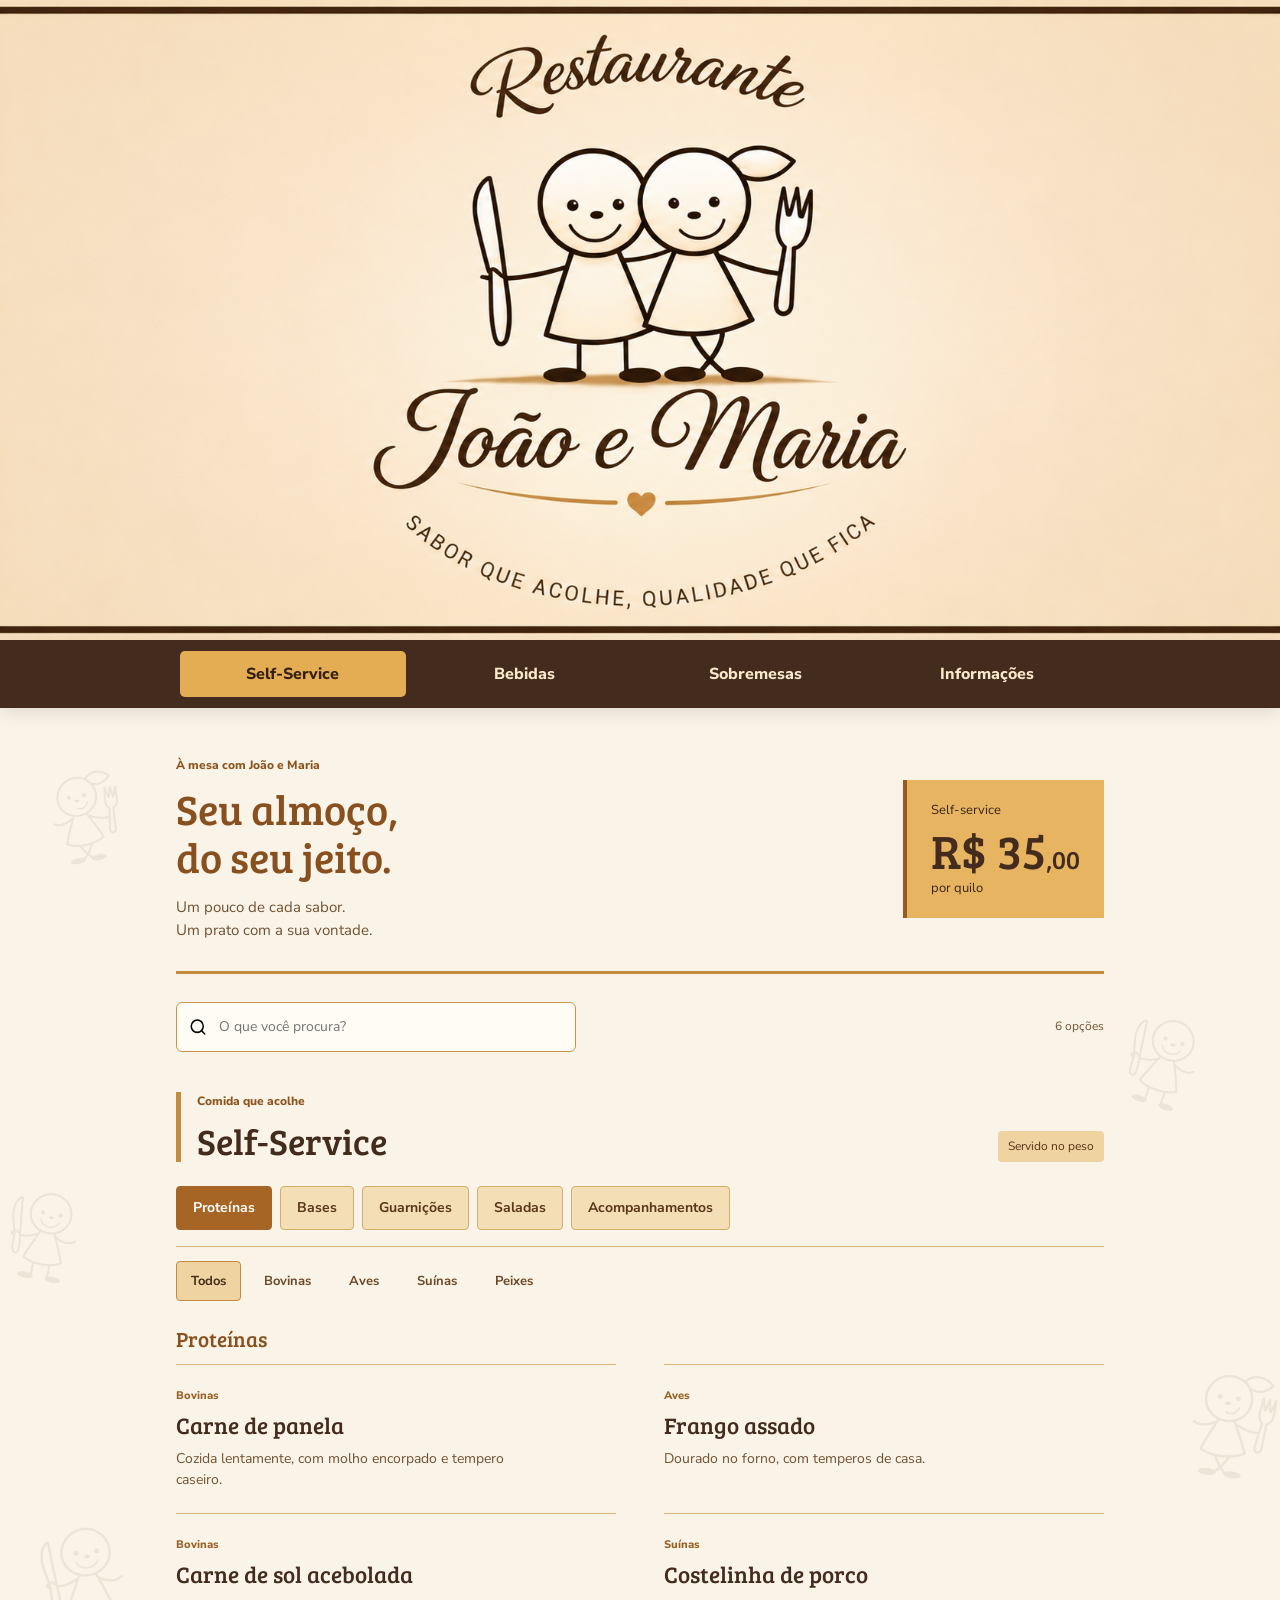
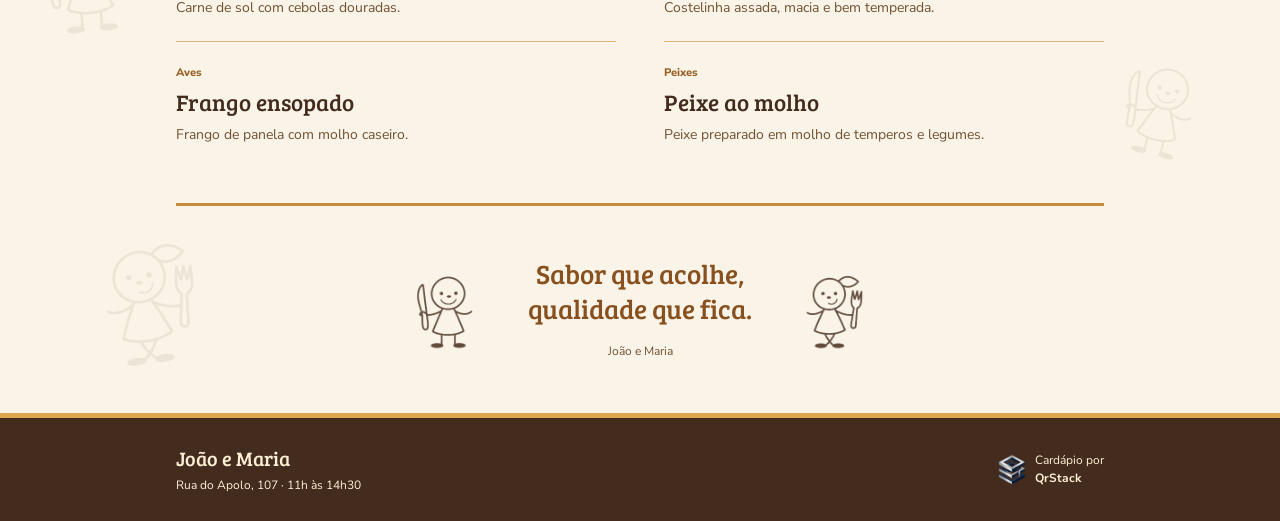
==== cardapio.html @ 45006bab "Publish fresh menu entry and versioned asset filenames" ====
<!doctype html>
<html lang="pt-BR">
<head>
  <meta charset="UTF-8"><meta name="viewport" content="width=device-width, initial-scale=1">
  <meta name="theme-color" content="#f6e8ce"><meta name="robots" content="noindex,nofollow">
  <title>João e Maria · Cardápio</title>
  <meta name="description" content="Restaurante João e Maria. Self-service por quilo na Rua do Apolo, 107. Das 11h às 14h30.">
  <link rel="preconnect" href="https://fonts.googleapis.com"><link rel="preconnect" href="https://fonts.gstatic.com" crossorigin>
  <link href="https://fonts.googleapis.com/css2?family=Bree+Serif&family=Nunito+Sans:wght@400;600;700;800&display=swap" rel="stylesheet">
  <link rel="stylesheet" href="menu-20261117.css"><script src="menu-20261117.js" defer></script>
</head>
<body>
  <a class="skip" href="#menu">Ir para o cardápio</a>
  <div id="characters" aria-hidden="true"></div>
  <header class="hero" id="inicio">
    <img class="hero-logo" src="assets/hero-retangular.png" alt="Restaurante João e Maria — Sabor que acolhe, qualidade que fica" width="1774" height="887" fetchpriority="high">
    <h1 class="sr-only">Restaurante João e Maria</h1>
  </header>
  <nav class="menu-nav" aria-label="Cardápio"><div class="nav-inner" role="tablist" aria-label="Categorias">
    <button id="tab-buffet" role="tab" aria-selected="true" aria-controls="panel-buffet" data-tab="buffet">Self-Service</button>
    <button id="tab-bebidas" role="tab" aria-selected="false" aria-controls="panel-bebidas" tabindex="-1" data-tab="bebidas">Bebidas</button>
    <button id="tab-doces" role="tab" aria-selected="false" aria-controls="panel-doces" tabindex="-1" data-tab="doces">Sobremesas</button>
    <button id="tab-casa" role="tab" aria-selected="false" aria-controls="panel-casa" tabindex="-1" data-tab="casa">Informações</button>
  </div></nav>
  <main id="menu" tabindex="-1">
    <div class="menu-intro"><div><p class="small-label">À mesa com João e Maria</p><h2>Seu almoço,<br>do seu jeito.</h2><p>Um pouco de cada sabor.<br>Um prato com a sua vontade.</p></div><div class="price"><span>Self-service</span><strong>R$ 35<span>,00</span></strong><span>por quilo</span></div></div>
    <div class="search-row"><label class="search"><img src="assets/icons/search.svg" alt="" width="20" height="20"><input id="search" type="search" placeholder="O que você procura?" aria-label="Buscar pratos no cardápio" autocomplete="off"><button id="clear-search" aria-label="Limpar busca" title="Limpar busca" hidden><img src="assets/icons/x.svg" alt="" width="18" height="18"></button></label><span id="result-count" aria-live="polite"></span></div>
    <section class="menu-panel" id="panel-buffet" role="tabpanel" aria-labelledby="tab-buffet"><div class="section-heading"><div><p class="small-label">Comida que acolhe</p><h2>Self-Service</h2></div><span class="section-note">Servido no peso</span></div><div class="filter-group categories" data-categories="buffet" role="group" aria-label="Categorias do self-service"></div><div class="filter-group subcategories" id="buffet-subcategories" role="group" aria-label="Tipos de pratos"></div><p class="selection-label" id="selection-label"></p><div class="dish-list" data-list="buffet"></div></section>
    <section class="menu-panel" id="panel-bebidas" role="tabpanel" aria-labelledby="tab-bebidas" hidden><div class="section-heading"><div><p class="small-label">Para acompanhar</p><h2>Um gole de pausa</h2></div><span class="section-note">Valores sob consulta</span></div><div class="dish-list" data-list="bebidas"></div></section>
    <section class="menu-panel" id="panel-doces" role="tabpanel" aria-labelledby="tab-doces" hidden><div class="section-heading"><div><p class="small-label">Mais um pouquinho</p><h2>Final feliz</h2></div><span class="section-note">Valores sob consulta</span></div><div class="dish-list" data-list="doces"></div></section>
    <section class="menu-panel house" id="panel-casa" role="tabpanel" aria-labelledby="tab-casa" hidden><p class="small-label">Esperamos você</p><h2>Tem lugar à mesa.</h2><dl><div><dt>Onde estamos</dt><dd>Rua do Apolo, 107</dd></div><div><dt>Horário de funcionamento</dt><dd>11h às 14h30</dd></div><div><dt>Como servimos</dt><dd>Self-service por quilo</dd></div></dl><p class="house-note">Em caso de alergias ou restrições alimentares, consulte a equipe sobre os ingredientes e o preparo.</p><button class="address-copy" id="copy-address"><img src="assets/icons/copy.svg" alt="" width="18" height="18">Copiar endereço</button><span id="copy-status" role="status"></span></section>
    <p id="empty" hidden role="status">Não encontramos esse item. Tente outro nome ou outra categoria.</p>
    <aside class="closing"><span class="character joao" aria-hidden="true"></span><div><p>Sabor que acolhe,<br>qualidade que fica.</p><span>João e Maria</span></div><span class="character maria" aria-hidden="true"></span></aside>
  </main>
  <footer><div><strong>João e Maria</strong><span>Rua do Apolo, 107 · 11h às 14h30</span></div><a href="https://btcsolucoes.github.io/qrstack-plataforma/" target="_blank" rel="noopener noreferrer" aria-label="Conheça a QrStack"><img src="assets/qrstack.png" alt="" width="30" height="30"><span>Cardápio por <b>QrStack</b></span></a></footer>
  <a href="#inicio" class="back-top" aria-label="Voltar ao início" title="Voltar ao início"><img src="assets/icons/chevron-down.svg" alt="" width="20" height="20"></a>
</body></html>
---- menu-20261117.css ----
:root{--paper:#faf4e8;--cream:#f6e8ce;--ink:#432b1e;--gold:#b47b37;--muted:#75604b;--line:#d9c6a6;--white:#fffcf5;--display:'Bree Serif',Georgia,serif;--body:'Nunito Sans',Arial,sans-serif}*{box-sizing:border-box;letter-spacing:0;min-width:0}html{scroll-behavior:smooth;scroll-padding-top:88px}body{margin:0;background:var(--paper);color:var(--ink);font:16px/1.55 var(--body);position:relative}button,input,a{-webkit-tap-highlight-color:transparent}button,input{font:inherit}button,a{touch-action:manipulation}button{cursor:pointer}a{color:inherit}button:focus-visible,a:focus-visible,input:focus-visible{outline:3px solid var(--gold);outline-offset:4px}::selection{background:#e4bd81;color:var(--ink)}[hidden]{display:none!important}.sr-only,.skip:not(:focus){position:absolute;width:1px;height:1px;overflow:hidden;clip-path:inset(50%)}.skip:focus{position:fixed;z-index:100;background:var(--white);padding:16px}.preview-note{position:relative;z-index:2;background:var(--ink);color:#fff4dd;text-align:center;padding:7px 16px;font-size:12px}.preview-note span{margin:0 6px}#characters{position:absolute;inset:0;overflow:hidden;pointer-events:none;z-index:0}.character{display:block;background-image:url('assets/personagens.png');background-size:200% 100%;background-repeat:no-repeat;aspect-ratio:1}.joao{background-position:left}.maria{background-position:right}.scattered{position:absolute;opacity:.105;transform:rotate(var(--rotation));width:var(--size)}.hero{position:relative;z-index:1;display:flex;flex-direction:column;align-items:center;text-align:center;padding:26px 20px 28px;min-height:540px;background:var(--cream)}.hero-label{font-size:12px;font-weight:800;margin:0 0 8px}.hero-logo{width:390px;height:auto;max-width:83vw;mix-blend-mode:multiply}.hero-details{display:flex;gap:16px;align-items:center;font-size:14px;font-weight:700;margin-top:10px}.hero-details i{width:4px;height:4px;background:var(--gold);border-radius:50%}.hero-link{display:flex;align-items:center;gap:8px;text-decoration:none;font-size:12px;margin-top:18px;color:var(--muted)}.menu-nav{position:sticky;top:0;z-index:20;background:var(--white);border-top:1px solid var(--line);border-bottom:1px solid var(--line);box-shadow:0 5px 14px #432b1e09}.nav-inner{max-width:960px;margin:auto;display:flex;gap:6px;padding:10px 20px;overflow:auto;scrollbar-width:none}.nav-inner button{flex:1;min-width:100px;min-height:46px;white-space:nowrap;border:0;background:none;color:var(--muted);border-radius:5px;font-weight:800;transition:background .18s,color .18s}.nav-inner button[aria-selected=true]{background:var(--ink);color:#fff7e7}.nav-inner button:hover:not([aria-selected=true]){background:#f1e2c9}main{position:relative;z-index:1;max-width:1000px;margin:auto;padding:0 36px}h2{font:36px/1.15 var(--display);margin:0}.small-label{font-size:12px;font-weight:800;color:#876031;margin:0 0 10px}.menu-intro{display:flex;align-items:center;justify-content:space-between;gap:30px;padding:48px 0 28px}.menu-intro h2{font-size:42px}.menu-intro p:last-child{font-size:15px;color:var(--muted);margin-bottom:0}.price{border-left:1px solid var(--line);padding:16px 0 16px 40px;display:flex;flex-direction:column;align-items:flex-start;flex-shrink:0}.price>span{font-size:13px}.price strong{font:48px/1.2 var(--display);white-space:nowrap}.price strong span{font-size:26px}.price small{font-size:11px;color:var(--muted);margin-top:8px;text-decoration:underline;text-decoration-color:#c5a981;text-underline-offset:4px}.availability{display:flex;gap:12px;align-items:center;padding:14px 0;border-block:1px solid var(--line);color:var(--muted)}.availability img{flex-shrink:0}.availability p{margin:0;font-size:13px;max-width:65ch}.search-row{display:flex;align-items:center;gap:16px;margin:28px 0 40px}.search{display:flex;align-items:center;gap:10px;border:1px solid var(--line);border-radius:6px;background:var(--white);padding:0 12px;width:min(100%,400px)}.search input{border:0;outline:0;background:none;width:100%;min-height:48px;color:var(--ink);font-size:14px}.search:focus-within{outline:2px solid var(--gold);outline-offset:2px}.search button{border:0;background:none;display:grid;place-items:center;width:32px;height:38px}.search-row>span{font-size:12px;color:var(--muted);margin-left:auto;white-space:nowrap}.section-heading{display:flex;align-items:flex-end;justify-content:space-between;gap:18px;margin-bottom:24px}.section-note{font-size:12px;color:var(--muted);padding-bottom:4px}.filter-group{display:flex;gap:8px;flex-wrap:wrap;margin-bottom:24px}.filter-group button{background:#fffcf5;border:1px solid var(--line);border-radius:4px;padding:8px 14px;min-height:40px;font-size:12px;color:var(--muted);font-weight:700}.filter-group button[aria-pressed=true]{border-color:var(--gold);background:#f0dfc0;color:var(--ink)}.dish-list{display:grid;grid-template-columns:repeat(2,minmax(0,1fr));column-gap:48px}.dish{padding:22px 0;border-top:1px solid var(--line);position:relative}.dish-group{font-size:11px;color:#886335;display:block;margin-bottom:7px}.dish h3{font:23px/1.25 var(--display);margin:0 0 8px}.dish p{font-size:14px;color:var(--muted);margin:0;max-width:44ch}.dish .item-price{font-size:11px;display:block;margin-top:10px;color:#886335}.menu-panel{min-height:220px}.house dl{margin:30px 0;display:grid;grid-template-columns:repeat(3,1fr);gap:24px}.house dt{font-size:12px;color:var(--muted)}.house dd{margin:6px 0 0;font:22px/1.3 var(--display)}.house-note{max-width:60ch;color:var(--muted);font-size:14px}.address-copy{display:inline-flex;align-items:center;gap:10px;background:var(--ink);color:var(--white);border:0;border-radius:5px;min-height:46px;padding:10px 18px}.address-copy img{filter:invert(1)}#copy-status{display:block;font-size:13px;margin-top:8px}#empty{padding:36px 0;color:var(--muted)}.closing{display:flex;justify-content:center;gap:30px;align-items:center;border-top:1px solid var(--line);padding:50px 0;margin-top:35px;text-align:center}.closing .character{width:100px;opacity:.75;flex-shrink:0}.closing p{font:27px/1.3 var(--display);margin:0 0 12px}.closing div>span{font-size:12px;color:var(--muted)}footer{position:relative;z-index:1;border-top:1px solid var(--line);background:#efe0c5;padding:26px max(24px,calc((100vw - 928px)/2));display:flex;align-items:center;justify-content:space-between;gap:20px;font-size:12px}footer>div{display:flex;flex-direction:column;gap:4px}footer strong{font:20px var(--display)}footer a{display:flex;align-items:center;gap:8px;text-decoration:none}footer a span{display:flex;flex-direction:column}.back-top{position:fixed;bottom:18px;right:18px;z-index:25;width:40px;height:40px;display:grid;place-items:center;background:var(--white);border:1px solid var(--line);border-radius:6px;box-shadow:0 4px 14px #432b1e10}.back-top img{transform:rotate(180deg)}
@media(min-width:1400px){.hero{padding-block:30px;min-height:560px}.hero-logo{width:410px}}
@media(max-width:650px){.preview-note{font-size:10px;padding:8px 12px}.preview-note span{margin:0 3px}.hero{min-height:0;padding:24px 14px}.hero-logo{width:300px;max-width:86vw}.hero-label{font-size:11px}.hero-details{gap:10px;font-size:12px}.hero-link{margin-top:14px}.nav-inner{padding:8px 12px;gap:2px}.nav-inner button{min-width:70px;font-size:12px;min-height:42px}.menu-nav{scroll-margin:0}main{padding:0 22px}.menu-intro{padding:32px 0 24px;gap:12px}.menu-intro h2{font-size:31px}.menu-intro p:last-child{font-size:12px}.small-label{font-size:10px}.price{padding-left:18px}.price strong{font-size:35px}.price strong span{font-size:20px}.price>span{font-size:11px}.price small{font-size:10px}.availability{gap:8px}.availability p{font-size:11px}.search-row{margin:22px 0 30px}.search-row>span{display:none}.search{width:100%}h2{font-size:29px}.section-heading{align-items:flex-start;flex-direction:column;gap:8px;margin-bottom:18px}.section-note{font-size:11px}.dish-list{grid-template-columns:1fr}.dish{padding:20px 0}.dish h3{font-size:23px}.dish p{font-size:13px;max-width:85%}.filter-group{gap:6px}.filter-group button{padding:7px 10px;font-size:11px}.closing{gap:6px;padding:35px 0}.closing .character{width:64px}.closing p{font-size:21px}.house dl{grid-template-columns:1fr;gap:22px}footer{padding:24px 22px 60px;align-items:flex-start;flex-direction:column;gap:22px}.scattered{opacity:.09}.back-top{right:12px;bottom:12px}}
.hero{width:100%;height:auto;min-height:0;padding:0;justify-content:center;background:var(--cream);aspect-ratio:2/1;overflow:hidden;border-radius:0}
.hero-logo{position:absolute;inset:0;display:block;width:100%;height:100%;max-width:none;object-fit:cover;mix-blend-mode:normal;transform:scale(1.06)}
@media(max-width:650px){.hero{height:auto;aspect-ratio:1.8;padding:0}.hero-logo{width:100%;max-width:none;height:100%;min-height:0}}
/* Stronger brand accents, with the approved hero left unchanged. */
:root{--gold:#bc792b;--line:#d7b57b;--muted:#715132}
.menu-nav{background:#432b1e;border-color:#432b1e;box-shadow:0 5px 16px #432b1e20}
.nav-inner button{color:#f9e8c9}
.nav-inner button[aria-selected=true]{background:#e4ad54;color:#352012}
.nav-inner button:hover:not([aria-selected=true]){background:#65422a;color:#fff}
.menu-intro{position:relative;border-bottom:3px solid #c48a3e}
.menu-intro h2{color:#89501f}
.small-label{color:#8c541e}
.price{background:#e7b561;border:0;border-left:4px solid #975b22;padding:20px 24px;color:#392417}
.price strong{color:#432b1e}
.section-heading{border-left:5px solid #c48a3e;padding-left:16px}
.section-note{background:#efd3a0;color:#583319;padding:6px 10px;border-radius:4px}
.categories{gap:8px;padding-bottom:16px;border-bottom:1px solid var(--line);margin-bottom:14px}
.categories button{background:#f4deb5;border-color:#d5ad6d;color:#5a361b;font-size:14px;min-height:44px;padding:10px 16px}
.categories button[aria-pressed=true]{background:#a66525;border-color:#a66525;color:#fff}
.subcategories{margin-bottom:18px;gap:8px}
.subcategories button{background:transparent;border-color:transparent;color:#6c4827;font-size:13px}
.subcategories button[aria-pressed=true]{background:#efd3a0;border-color:#c48a3e;color:#432b1e}
.selection-label{font:21px/1.3 var(--display);color:#89501f;margin:24px 0 12px}
.dish{border-top-color:#d7b57b}
.dish-group{color:#986024;font-weight:800}
.search{border-color:#c9934c}
.closing{border-top:3px solid #c48a3e}
.closing p{color:#89501f}
footer{background:#432b1e;color:#fff0d5;border-top:5px solid #dca64f}
.scattered{opacity:.075}
@media(max-width:650px){.nav-inner{padding:8px;gap:3px}.nav-inner button{min-width:0;font-size:11px;padding:8px 5px;flex:1}.price{padding:14px 12px;border-left-width:3px}.price strong{font-size:32px}.menu-intro{gap:14px}.categories{gap:7px}.categories button{font-size:12px;padding:9px 12px}.subcategories button{font-size:12px;padding:8px 10px}.selection-label{font-size:20px}.scattered{opacity:.065}}
@media(max-width:650px){main{padding-inline:16px}.nav-inner{padding:8px 6px}.nav-inner button{min-height:48px;font-size:12px;white-space:normal;line-height:1.25}.search input{font-size:16px}.search button{width:44px;height:44px;flex-shrink:0}.subcategories button{min-height:44px}.dish p{max-width:100%;font-size:14px}.back-top{width:44px;height:44px;bottom:max(12px,env(safe-area-inset-bottom))}.menu-intro h2{font-size:28px}.closing .character{width:54px}}
.back-top{visibility:hidden;opacity:0;pointer-events:none;transition:opacity .15s}
.back-top.is-visible{visibility:visible;opacity:1;pointer-events:auto}
@media(max-width:650px){.menu-intro{padding:18px 0;gap:12px}.menu-intro h2{font-size:24px}.menu-intro .small-label{margin-bottom:6px}.menu-intro p:last-child{display:none}.price{padding:10px 12px}.price strong{font-size:28px}.search-row{margin:16px 0 22px}.section-heading{flex-direction:row;align-items:center;margin-bottom:16px}.section-heading h2{font-size:26px}.section-heading .small-label{display:none}.section-note{font-size:10px;white-space:nowrap}.categories{gap:6px;padding-bottom:12px}.categories button{padding:8px 10px;min-height:44px}.subcategories{gap:4px;margin-bottom:12px}.subcategories button{padding:8px}.selection-label{margin-top:16px}.nav-inner button{min-height:44px}.scattered{opacity:.04}}
@media(prefers-reduced-motion:reduce){html{scroll-behavior:auto}*{transition:none!important}}
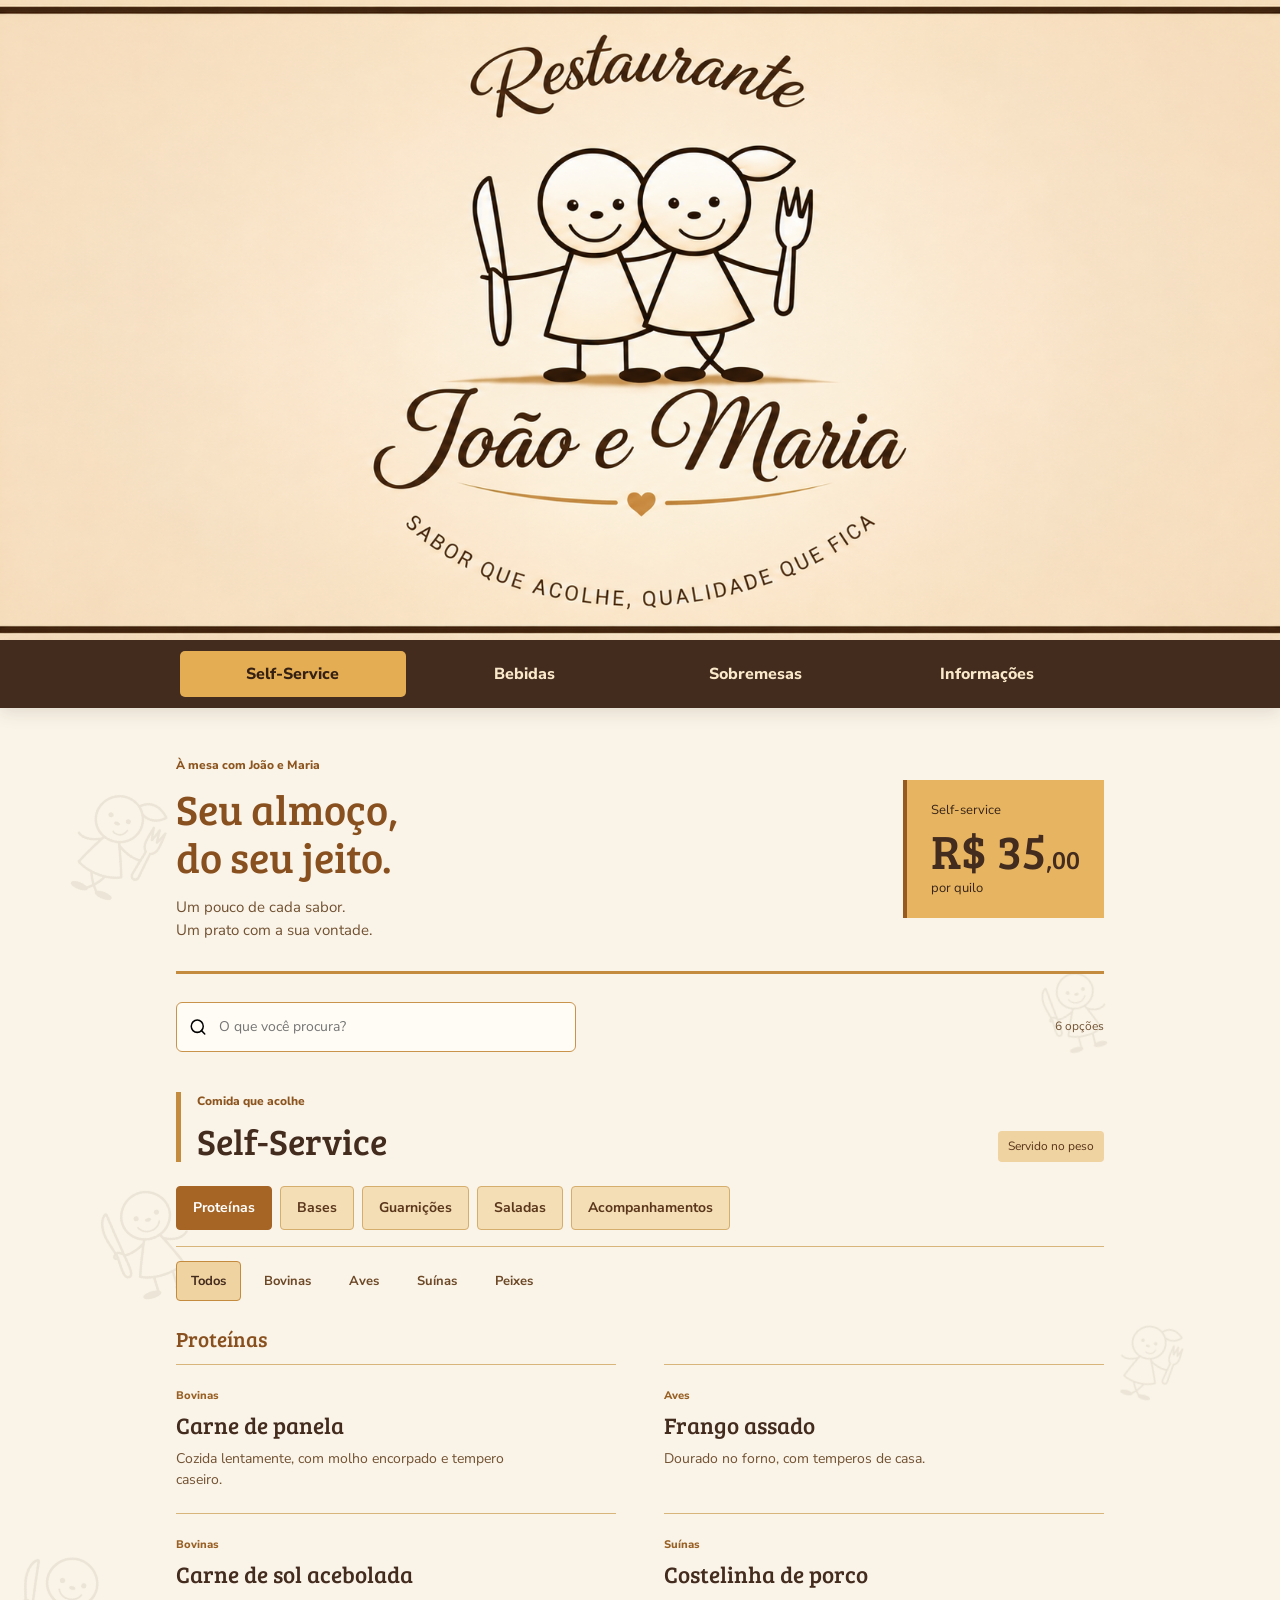
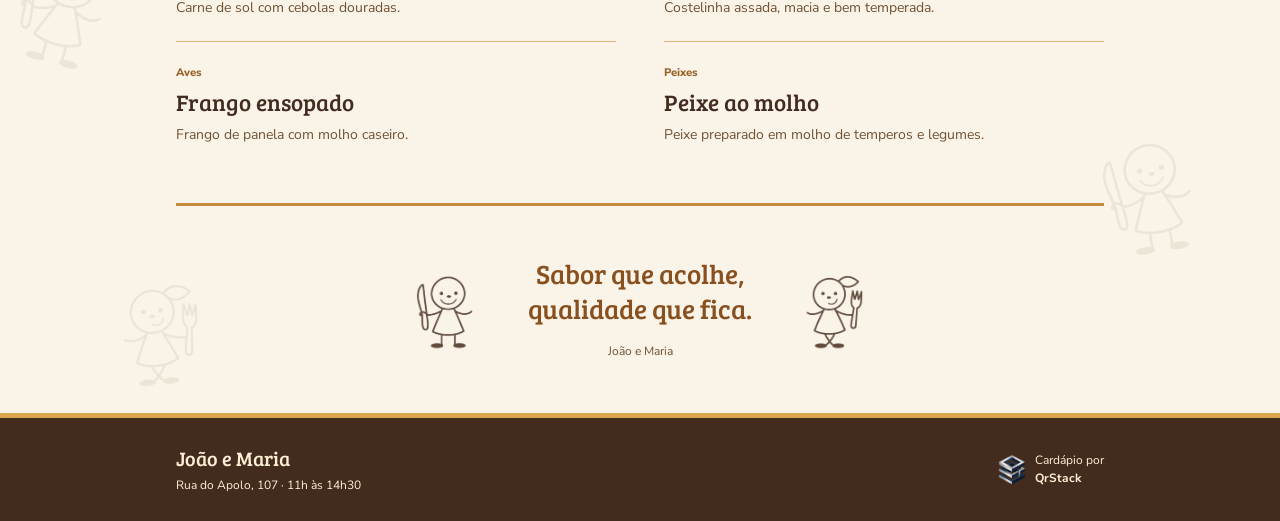
==== commit bdcf771c: "Embed compact mobile layout in main entry page" ====
--- a/cardapio.html
+++ b/cardapio.html
@@ -8,6 +8,20 @@
   <link rel="preconnect" href="https://fonts.googleapis.com"><link rel="preconnect" href="https://fonts.gstatic.com" crossorigin>
   <link href="https://fonts.googleapis.com/css2?family=Bree+Serif&family=Nunito+Sans:wght@400;600;700;800&display=swap" rel="stylesheet">
   <link rel="stylesheet" href="menu-20261117.css"><script src="menu-20261117.js" defer></script>
+  <style>
+    @media(max-width:650px){
+      .hero{aspect-ratio:2/1!important;min-height:0!important;padding:0!important;overflow:hidden}
+      .hero-logo{position:absolute;inset:0;width:100%!important;height:100%!important;max-width:none!important;object-fit:cover;transform:scale(1.06)}
+      .menu-intro{display:block;padding:12px 0;border-bottom:0}
+      .menu-intro>div:first-child{display:none}
+      .price{display:flex;flex-direction:row;align-items:center;justify-content:center;gap:10px;padding:10px 12px;border:0;background:#efd3a0}
+      .price strong{font-size:27px;line-height:1.2}.price strong span{font-size:18px}
+      .search-row{margin:0 0 18px}.section-heading{margin-bottom:12px}
+      .categories{flex-wrap:nowrap;overflow-x:auto;padding:2px 0 10px;scrollbar-width:thin}
+      .categories button{flex:0 0 auto;white-space:nowrap}
+      .back-top{display:none!important}
+    }
+  </style>
 </head>
 <body>
   <a class="skip" href="#menu">Ir para o cardápio</a>
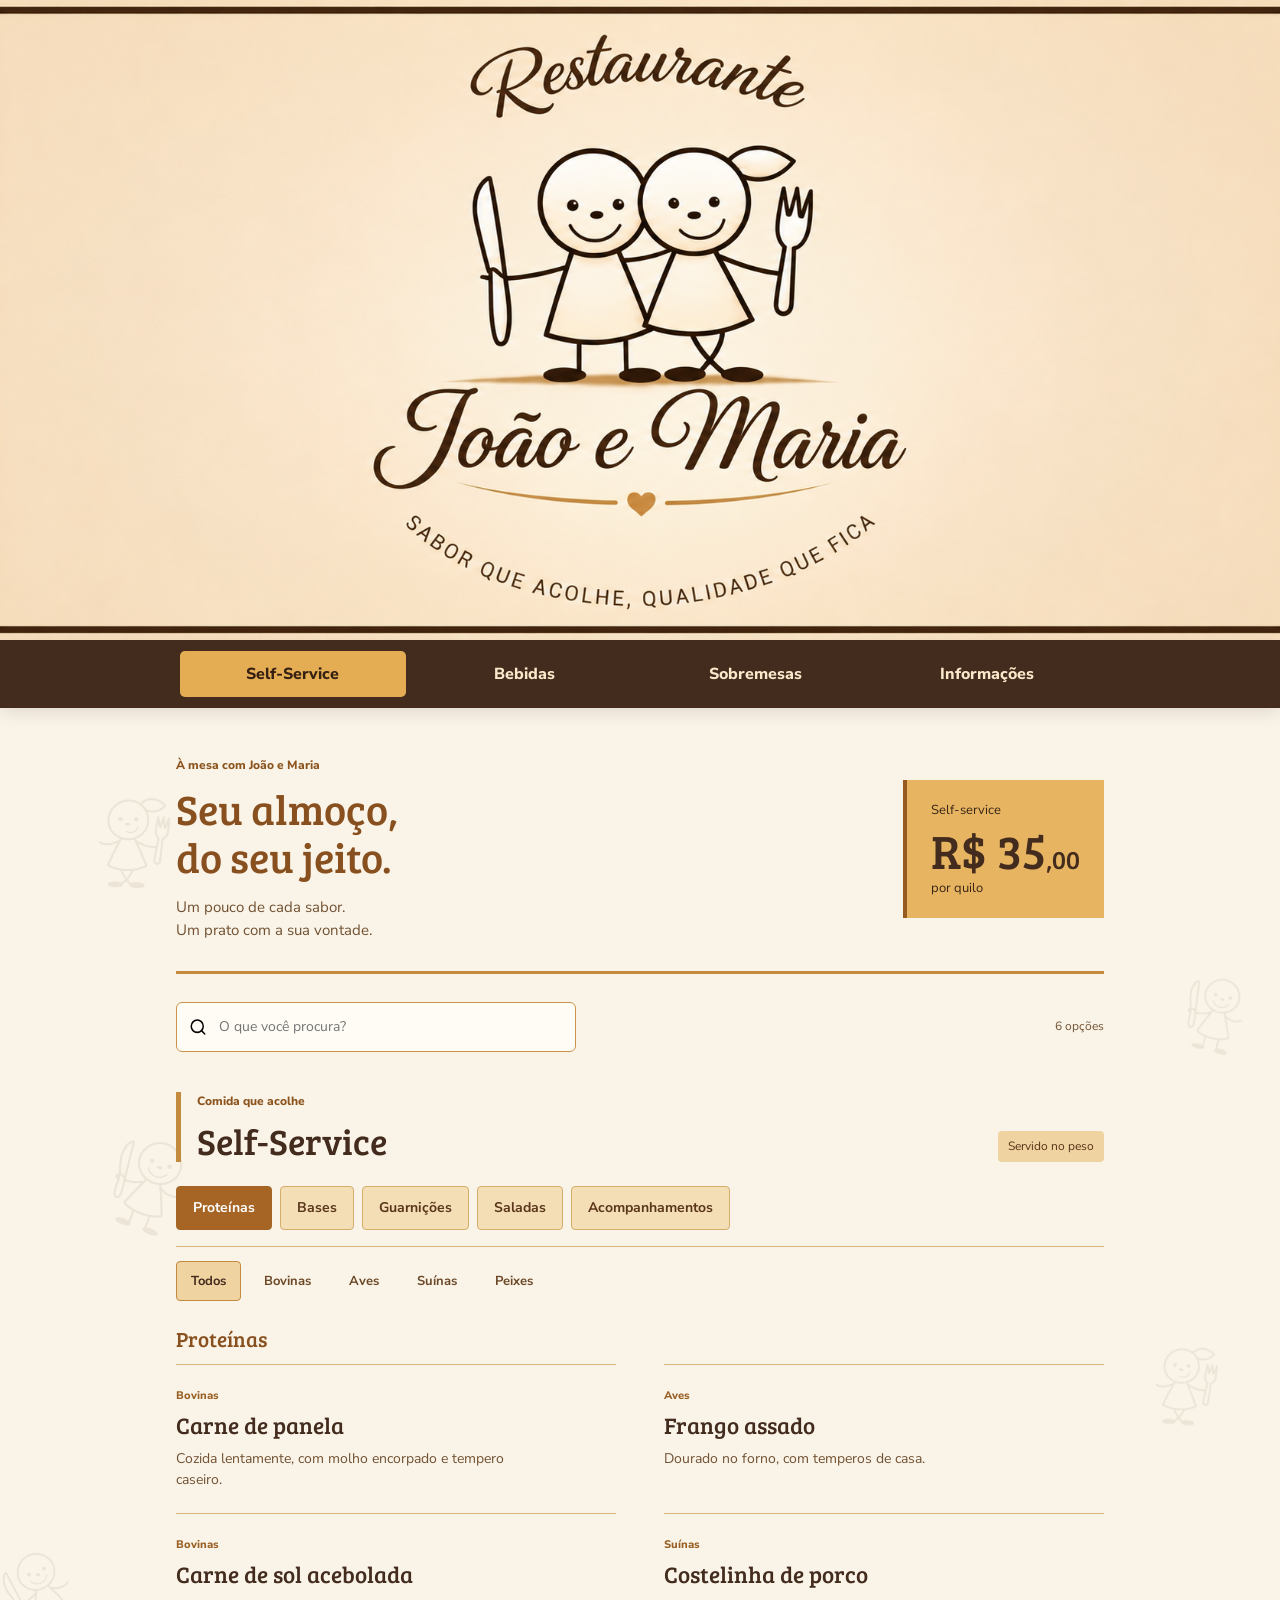
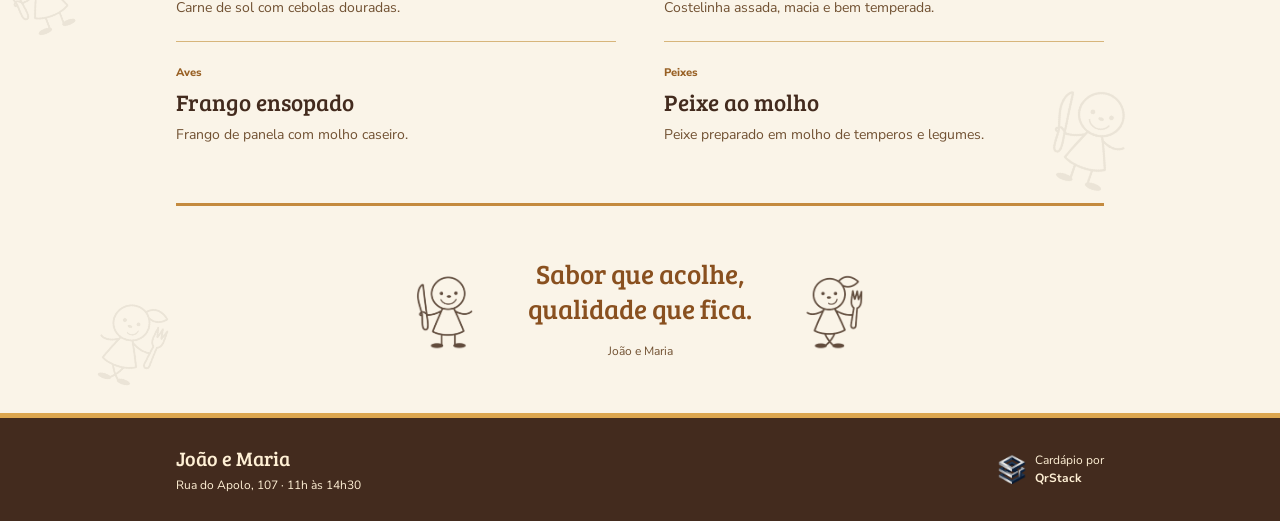
==== commit 7625951d: "Display complete restaurant logo in full-height mobile hero" ====
--- a/cardapio.html
+++ b/cardapio.html
@@ -10,8 +10,8 @@
   <link rel="stylesheet" href="menu-20261117.css"><script src="menu-20261117.js" defer></script>
   <style>
     @media(max-width:650px){
-      .hero{aspect-ratio:2/1!important;min-height:0!important;padding:0!important;overflow:hidden}
-      .hero-logo{position:absolute;inset:0;width:100%!important;height:100%!important;max-width:none!important;object-fit:cover;transform:scale(1.06)}
+      .hero{aspect-ratio:auto!important;height:calc(100svh - 24px)!important;min-height:0!important;padding:0!important;overflow:hidden;background:#f9e6c9}
+      .hero-logo{position:absolute;inset:0;width:100%!important;height:100%!important;max-width:none!important;object-fit:contain;transform:none}
       .menu-intro{display:block;padding:12px 0;border-bottom:0}
       .menu-intro>div:first-child{display:none}
       .price{display:flex;flex-direction:row;align-items:center;justify-content:center;gap:10px;padding:10px 12px;border:0;background:#efd3a0}
@@ -27,7 +27,7 @@
   <a class="skip" href="#menu">Ir para o cardápio</a>
   <div id="characters" aria-hidden="true"></div>
   <header class="hero" id="inicio">
-    <img class="hero-logo" src="assets/hero-retangular.png" alt="Restaurante João e Maria — Sabor que acolhe, qualidade que fica" width="1774" height="887" fetchpriority="high">
+    <picture><source media="(max-width:650px)" srcset="assets/hero-mobile.png"><img class="hero-logo" src="assets/hero-retangular.png" alt="Restaurante João e Maria — Sabor que acolhe, qualidade que fica" width="1774" height="887" fetchpriority="high"></picture>
     <h1 class="sr-only">Restaurante João e Maria</h1>
   </header>
   <nav class="menu-nav" aria-label="Cardápio"><div class="nav-inner" role="tablist" aria-label="Categorias">
